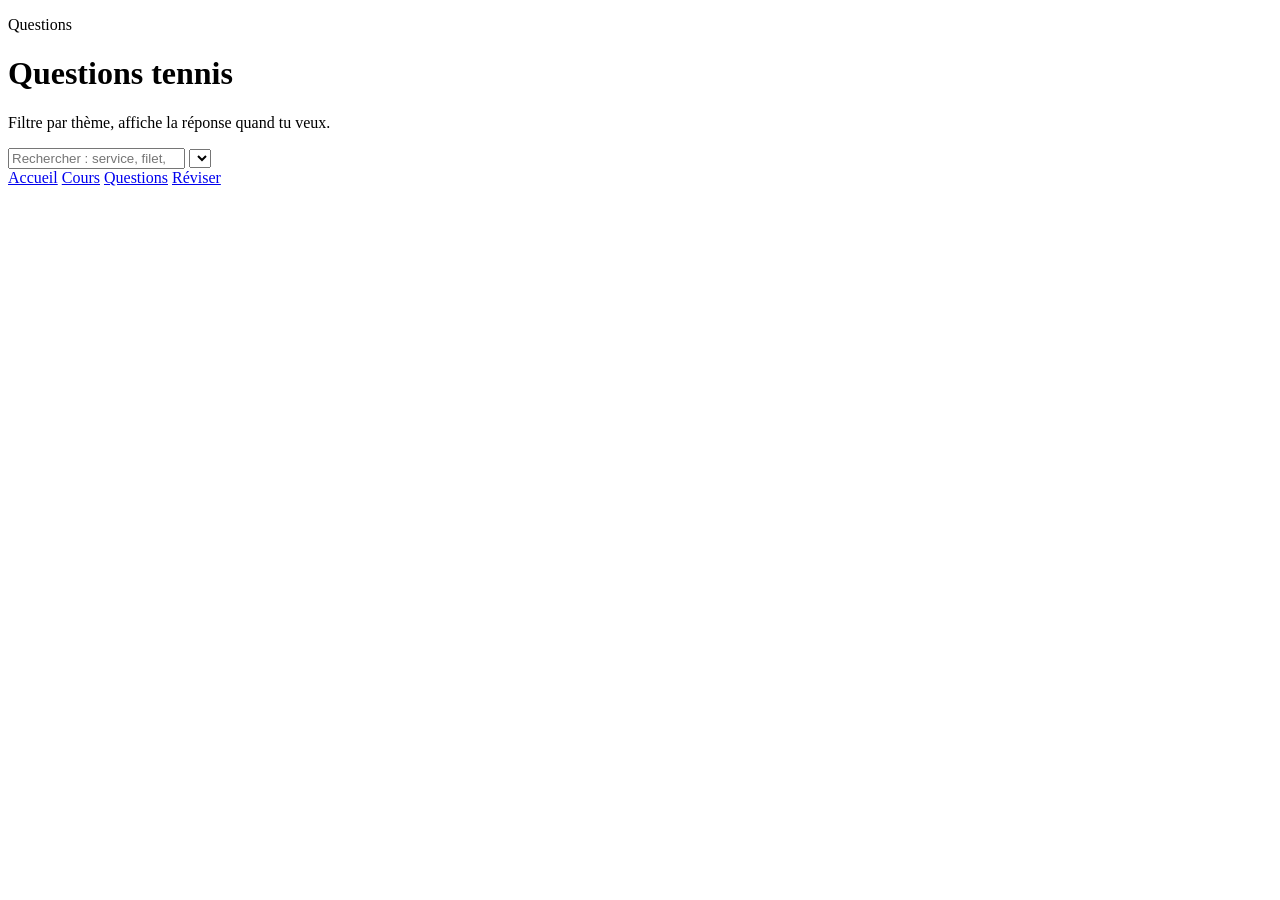
==== questions.html @ 64c5a96c "Add files via upload" ====
<!doctype html>
<html lang="fr">
<head>
  <meta charset="utf-8" />
  <meta name="viewport" content="width=device-width, initial-scale=1" />
  <title>Questions tennis — Révisions JAT1</title>
  <link rel="stylesheet" href="assets/style.css" />
</head>
<body>
  <header class="page-head">
    <p class="kicker">Questions</p>
    <h1>Questions tennis</h1>
    <p>Filtre par thème, affiche la réponse quand tu veux.</p>
  </header>

  <main class="container">
    <section class="tools">
      <input id="search" type="search" placeholder="Rechercher : service, filet, échauffement…" />
      <select id="themeFilter"></select>
    </section>
    <section id="questionList"></section>
  </main>

  <nav class="bottom-nav">
    <a href="index.html">Accueil</a>
    <a href="cours.html">Cours</a>
    <a class="active" href="questions.html">Questions</a>
    <a href="revision.html">Réviser</a>
  </nav>
  <script src="data/questions.js"></script>
  <script src="assets/app.js"></script>
</body>
</html>
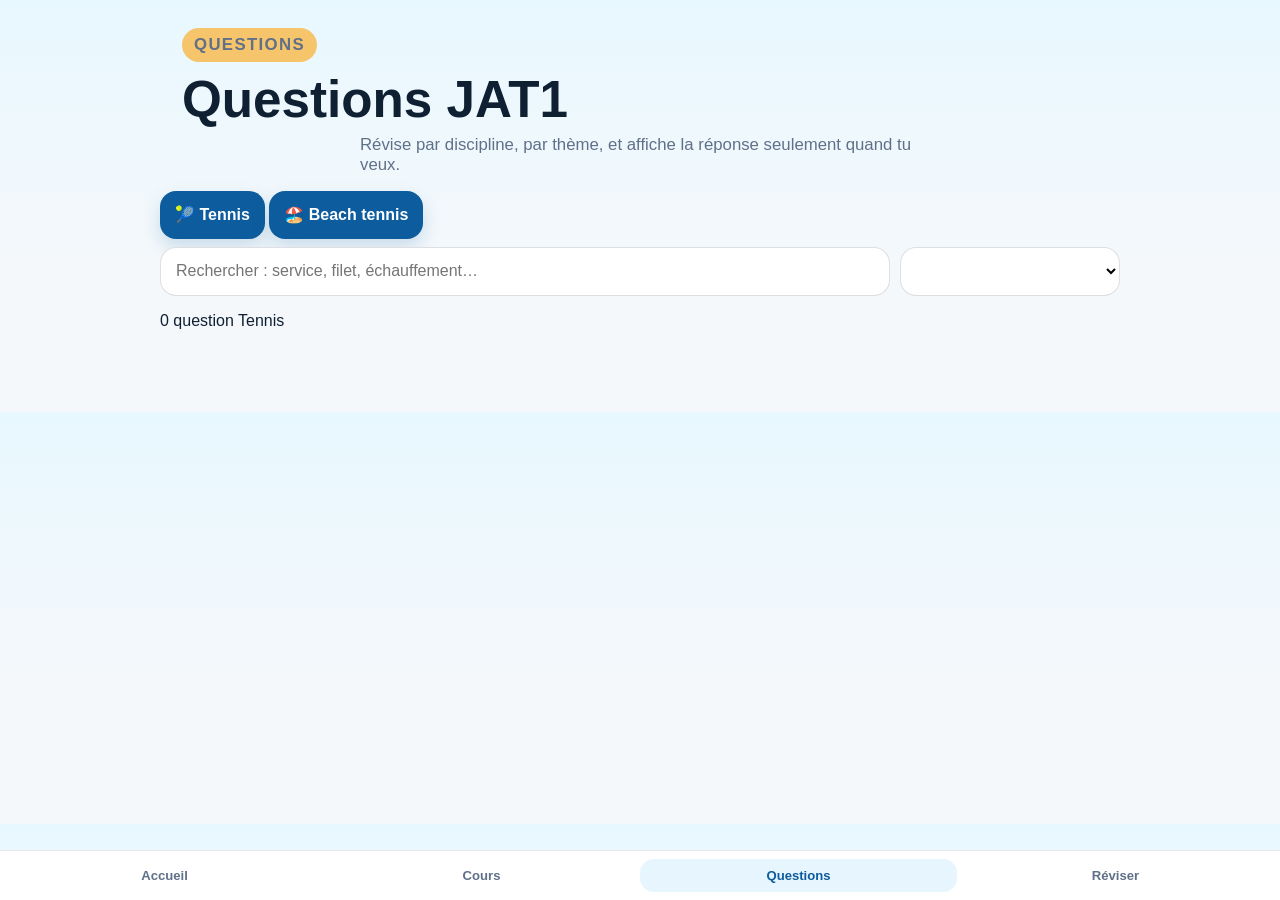
==== commit 35e1392d: "Update title and content in questions.html" ====
--- a/questions.html
+++ b/questions.html
@@ -3,21 +3,32 @@
 <head>
   <meta charset="utf-8" />
   <meta name="viewport" content="width=device-width, initial-scale=1" />
-  <title>Questions tennis — Révisions JAT1</title>
+  <title>Questions — Révisions JAT1</title>
   <link rel="stylesheet" href="assets/style.css" />
 </head>
 <body>
   <header class="page-head">
     <p class="kicker">Questions</p>
-    <h1>Questions tennis</h1>
-    <p>Filtre par thème, affiche la réponse quand tu veux.</p>
+    <h1>Questions JAT1</h1>
+    <p>Révise par discipline, par thème, et affiche la réponse seulement quand tu veux.</p>
   </header>
 
   <main class="container">
+    <section class="tabs">
+      <button class="tab active" data-sport="tennis">🎾 Tennis</button>
+      <button class="tab" data-sport="beach_tennis">🏖️ Beach tennis</button>
+    </section>
+
     <section class="tools">
       <input id="search" type="search" placeholder="Rechercher : service, filet, échauffement…" />
       <select id="themeFilter"></select>
     </section>
+
+    <section class="question-stats">
+      <span id="questionCount">0 question</span>
+      <span id="activeSportLabel">Tennis</span>
+    </section>
+
     <section id="questionList"></section>
   </main>
 
@@ -27,6 +38,7 @@
     <a class="active" href="questions.html">Questions</a>
     <a href="revision.html">Réviser</a>
   </nav>
+
   <script src="data/questions.js"></script>
   <script src="assets/app.js"></script>
 </body>
--- a/assets/style.css
+++ b/assets/style.css
@@ -0,0 +1,15 @@
+:root{
+  --bg:#f4f8fb;
+  --card:#ffffff;
+  --text:#102033;
+  --muted:#607089;
+  --blue:#0d5c9d;
+  --aqua:#00a9c8;
+  --sand:#f5c46b;
+  --ok:#166534;
+  --review:#b45309;
+  --shadow:0 14px 35px rgba(16,32,51,.12);
+}
+*{box-sizing:border-box}
+body{margin:0;font-family:-apple-system,BlinkMacSystemFont,"Segoe UI",Roboto,Arial,sans-serif;background:linear-gradient(180deg,#e8f8ff 0%,var(--bg) 260px);color:var(--text);padding-bottom:82px}
+a{color:inherit;text-decoration:none}.container{width:min(960px,92vw);margin:0 auto}.hero{padding:28px 22px 12px;text-align:center}.badge,.kicker{display:inline-block;background:var(--sand);color:#31220a;border-radius:999px;padding:7px 12px;font-weight:800;font-size:.78rem;letter-spacing:.08em;text-transform:uppercase}.hero h1,.page-head h1{font-size:clamp(2rem,8vw,4rem);line-height:.95;margin:14px 0 10px}.hero p,.page-head p{color:var(--muted);font-size:1.05rem;margin:0 auto;max-width:560px}.stats{margin:18px auto 0;display:flex;justify-content:center;gap:8px;flex-wrap:wrap}.pill{background:#fff;border:1px solid rgba(13,92,157,.12);border-radius:999px;padding:8px 12px;color:var(--blue);font-weight:700}.home-grid{display:grid;gap:16px;margin-top:18px}.big-card,.card,.flash{background:rgba(255,255,255,.92);backdrop-filter:blur(8px);border:1px solid rgba(13,92,157,.10);border-radius:24px;box-shadow:var(--shadow);padding:20px}.big-card span{font-size:2.3rem}.big-card h2{margin:10px 0 6px;font-size:1.45rem}.big-card p,.card p{color:var(--muted);margin:0;line-height:1.45}.big-card.accent{background:linear-gradient(135deg,#fff,#e7fbff)}.page-head{padding:28px 22px 16px;text-align:left;width:min(960px,92vw);margin:0 auto}.page-head h1{font-size:clamp(1.9rem,9vw,3.2rem)}.course-section{margin:18px 0}.section-title{font-size:1rem;color:var(--blue);text-transform:uppercase;letter-spacing:.08em;margin:22px 0 10px}.card{margin:12px 0}.card h2,.card h3{margin:0 0 10px}.note{border-left:5px solid var(--aqua);padding:10px 12px;background:#f0fbff;border-radius:12px;margin:10px 0}.trap{border-left-color:#f59e0b;background:#fff7ed}.tools{display:grid;gap:10px;margin:8px 0 16px}.tools.row{grid-template-columns:1fr;}.tools input,.tools select,button{border:1px solid rgba(16,32,51,.14);background:#fff;border-radius:16px;padding:14px 15px;font:inherit;min-height:48px}button{background:var(--blue);color:#fff;font-weight:800;border:none;box-shadow:0 8px 18px rgba(13,92,157,.18)}button.secondary{background:var(--aqua)}button.ghost{background:#fff;color:var(--blue);border:1px solid rgba(13,92,157,.18);box-shadow:none}.q-meta{display:flex;gap:8px;align-items:center;flex-wrap:wrap;margin-bottom:10px}.tag{background:#e7f5ff;color:var(--blue);border-radius:999px;padding:5px 9px;font-size:.82rem;font-weight:800}.answer{display:none;margin-top:12px;padding:14px;border-radius:16px;background:#f7fbff;border:1px solid rgba(0,169,200,.18);line-height:1.5}.answer.show{display:block}.actions{display:flex;gap:8px;flex-wrap:wrap;margin-top:14px}.actions button{flex:1;min-width:120px}.status-ok{border-color:rgba(22,101,52,.4)}.status-review{border-color:rgba(180,83,9,.45)}.flash{min-height:300px;display:grid;align-content:center}.flash .question{font-size:1.35rem;line-height:1.25;font-weight:800;margin:8px 0}.progress{color:var(--muted);font-weight:700}.bottom-nav{position:fixed;bottom:0;left:0;right:0;background:rgba(255,255,255,.96);backdrop-filter:blur(12px);border-top:1px solid rgba(16,32,51,.1);display:grid;grid-template-columns:repeat(4,1fr);padding:8px 6px calc(8px + env(safe-area-inset-bottom));z-index:10}.bottom-nav a{text-align:center;font-size:.82rem;color:var(--muted);padding:9px 4px;border-radius:14px;font-weight:800}.bottom-nav a.active{background:#e7f5ff;color:var(--blue)}@media(min-width:720px){.home-grid{grid-template-columns:repeat(3,1fr)}.tools{grid-template-columns:1fr 220px}.tools.row{grid-template-columns:repeat(3,1fr)}}
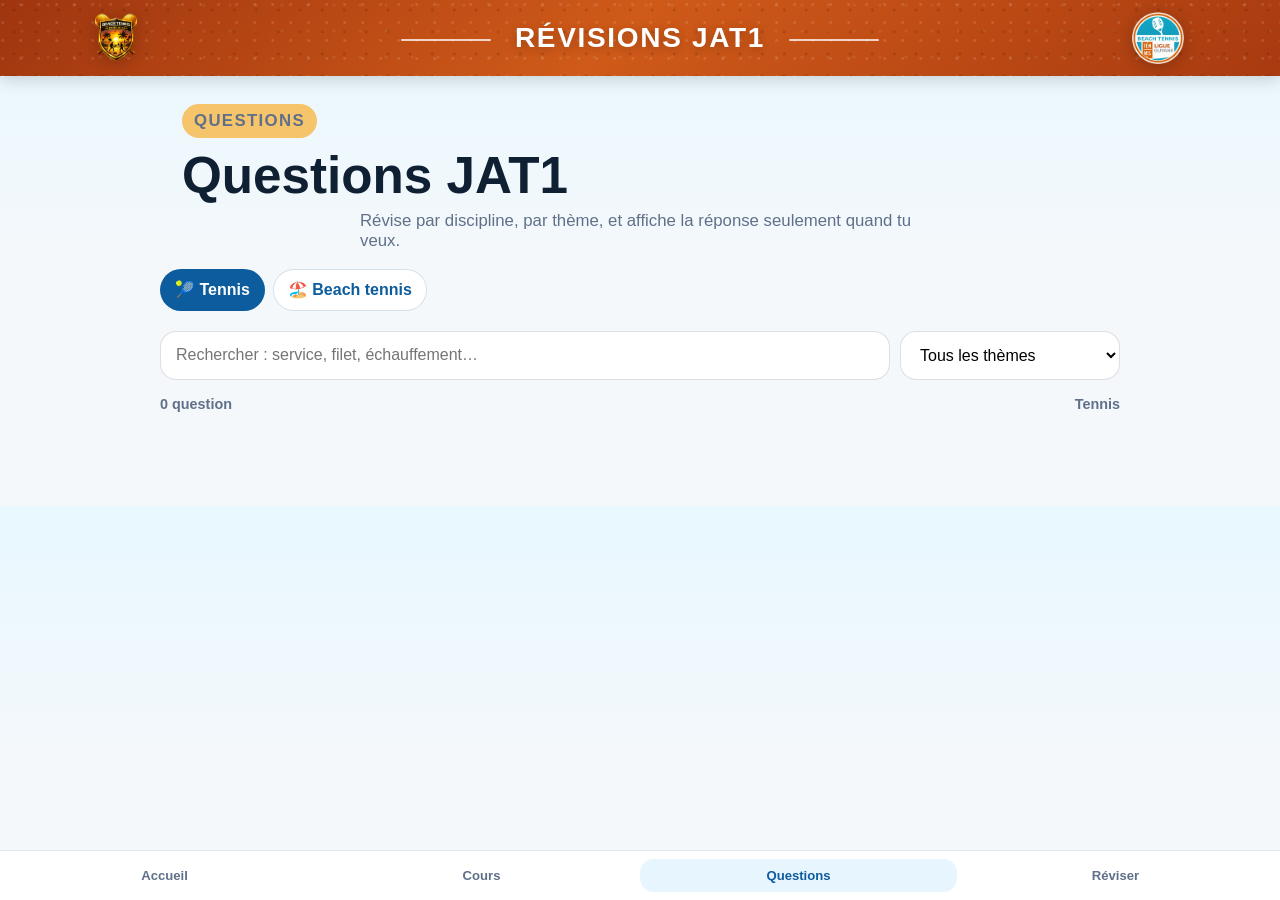
==== commit fee52109: "Update questions.html" ====
--- a/questions.html
+++ b/questions.html
@@ -3,35 +3,79 @@
 <head>
   <meta charset="utf-8" />
   <meta name="viewport" content="width=device-width, initial-scale=1" />
+
   <title>Questions — Révisions JAT1</title>
+
   <link rel="stylesheet" href="assets/style.css" />
 </head>
+
 <body>
+
   <header class="page-head">
     <p class="kicker">Questions</p>
+
     <h1>Questions JAT1</h1>
-    <p>Révise par discipline, par thème, et affiche la réponse seulement quand tu veux.</p>
+
+    <p>
+      Révise par discipline, par thème, et affiche la réponse seulement quand tu veux.
+    </p>
   </header>
 
   <main class="container">
+
+    <!-- Onglets -->
     <section class="tabs">
-      <button class="tab active" data-sport="tennis">🎾 Tennis</button>
-      <button class="tab" data-sport="beach_tennis">🏖️ Beach tennis</button>
+
+      <button 
+        class="tab active"
+        data-sport="tennis"
+      >
+        🎾 Tennis
+      </button>
+
+      <button 
+        class="tab"
+        data-sport="beach_tennis"
+      >
+        🏖️ Beach tennis
+      </button>
+
     </section>
 
+    <!-- Recherche -->
     <section class="tools">
-      <input id="search" type="search" placeholder="Rechercher : service, filet, échauffement…" />
-      <select id="themeFilter"></select>
+
+      <input
+        id="search"
+        type="search"
+        placeholder="Rechercher : service, filet, échauffement…"
+      />
+
+      <select id="themeFilter">
+        <option>Tous les thèmes</option>
+      </select>
+
     </section>
 
+    <!-- Stats -->
     <section class="question-stats">
-      <span id="questionCount">0 question</span>
-      <span id="activeSportLabel">Tennis</span>
+
+      <span id="questionCount">
+        0 question
+      </span>
+
+      <span id="activeSportLabel">
+        Tennis
+      </span>
+
     </section>
 
+    <!-- Questions -->
     <section id="questionList"></section>
+
   </main>
 
+  <!-- Navigation -->
   <nav class="bottom-nav">
     <a href="index.html">Accueil</a>
     <a href="cours.html">Cours</a>
@@ -39,7 +83,14 @@
     <a href="revision.html">Réviser</a>
   </nav>
 
+  <!-- HEADER -->
+  <script src="assets/header.js"></script>
+
+  <!-- DONNÉES -->
   <script src="data/questions.js"></script>
+
+  <!-- APP -->
   <script src="assets/app.js"></script>
+
 </body>
 </html>
--- a/assets/style.css
+++ b/assets/style.css
@@ -6,10 +6,428 @@
   --blue:#0d5c9d;
   --aqua:#00a9c8;
   --sand:#f5c46b;
+  --clay:#c85a1e;
+  --clay-dark:#9f350f;
   --ok:#166534;
   --review:#b45309;
   --shadow:0 14px 35px rgba(16,32,51,.12);
 }
+
 *{box-sizing:border-box}
-body{margin:0;font-family:-apple-system,BlinkMacSystemFont,"Segoe UI",Roboto,Arial,sans-serif;background:linear-gradient(180deg,#e8f8ff 0%,var(--bg) 260px);color:var(--text);padding-bottom:82px}
-a{color:inherit;text-decoration:none}.container{width:min(960px,92vw);margin:0 auto}.hero{padding:28px 22px 12px;text-align:center}.badge,.kicker{display:inline-block;background:var(--sand);color:#31220a;border-radius:999px;padding:7px 12px;font-weight:800;font-size:.78rem;letter-spacing:.08em;text-transform:uppercase}.hero h1,.page-head h1{font-size:clamp(2rem,8vw,4rem);line-height:.95;margin:14px 0 10px}.hero p,.page-head p{color:var(--muted);font-size:1.05rem;margin:0 auto;max-width:560px}.stats{margin:18px auto 0;display:flex;justify-content:center;gap:8px;flex-wrap:wrap}.pill{background:#fff;border:1px solid rgba(13,92,157,.12);border-radius:999px;padding:8px 12px;color:var(--blue);font-weight:700}.home-grid{display:grid;gap:16px;margin-top:18px}.big-card,.card,.flash{background:rgba(255,255,255,.92);backdrop-filter:blur(8px);border:1px solid rgba(13,92,157,.10);border-radius:24px;box-shadow:var(--shadow);padding:20px}.big-card span{font-size:2.3rem}.big-card h2{margin:10px 0 6px;font-size:1.45rem}.big-card p,.card p{color:var(--muted);margin:0;line-height:1.45}.big-card.accent{background:linear-gradient(135deg,#fff,#e7fbff)}.page-head{padding:28px 22px 16px;text-align:left;width:min(960px,92vw);margin:0 auto}.page-head h1{font-size:clamp(1.9rem,9vw,3.2rem)}.course-section{margin:18px 0}.section-title{font-size:1rem;color:var(--blue);text-transform:uppercase;letter-spacing:.08em;margin:22px 0 10px}.card{margin:12px 0}.card h2,.card h3{margin:0 0 10px}.note{border-left:5px solid var(--aqua);padding:10px 12px;background:#f0fbff;border-radius:12px;margin:10px 0}.trap{border-left-color:#f59e0b;background:#fff7ed}.tools{display:grid;gap:10px;margin:8px 0 16px}.tools.row{grid-template-columns:1fr;}.tools input,.tools select,button{border:1px solid rgba(16,32,51,.14);background:#fff;border-radius:16px;padding:14px 15px;font:inherit;min-height:48px}button{background:var(--blue);color:#fff;font-weight:800;border:none;box-shadow:0 8px 18px rgba(13,92,157,.18)}button.secondary{background:var(--aqua)}button.ghost{background:#fff;color:var(--blue);border:1px solid rgba(13,92,157,.18);box-shadow:none}.q-meta{display:flex;gap:8px;align-items:center;flex-wrap:wrap;margin-bottom:10px}.tag{background:#e7f5ff;color:var(--blue);border-radius:999px;padding:5px 9px;font-size:.82rem;font-weight:800}.answer{display:none;margin-top:12px;padding:14px;border-radius:16px;background:#f7fbff;border:1px solid rgba(0,169,200,.18);line-height:1.5}.answer.show{display:block}.actions{display:flex;gap:8px;flex-wrap:wrap;margin-top:14px}.actions button{flex:1;min-width:120px}.status-ok{border-color:rgba(22,101,52,.4)}.status-review{border-color:rgba(180,83,9,.45)}.flash{min-height:300px;display:grid;align-content:center}.flash .question{font-size:1.35rem;line-height:1.25;font-weight:800;margin:8px 0}.progress{color:var(--muted);font-weight:700}.bottom-nav{position:fixed;bottom:0;left:0;right:0;background:rgba(255,255,255,.96);backdrop-filter:blur(12px);border-top:1px solid rgba(16,32,51,.1);display:grid;grid-template-columns:repeat(4,1fr);padding:8px 6px calc(8px + env(safe-area-inset-bottom));z-index:10}.bottom-nav a{text-align:center;font-size:.82rem;color:var(--muted);padding:9px 4px;border-radius:14px;font-weight:800}.bottom-nav a.active{background:#e7f5ff;color:var(--blue)}@media(min-width:720px){.home-grid{grid-template-columns:repeat(3,1fr)}.tools{grid-template-columns:1fr 220px}.tools.row{grid-template-columns:repeat(3,1fr)}}
+
+body{
+  margin:0;
+  font-family:-apple-system,BlinkMacSystemFont,"Segoe UI",Roboto,Arial,sans-serif;
+  background:linear-gradient(180deg,#e8f8ff 0%,var(--bg) 260px);
+  color:var(--text);
+  padding-bottom:82px;
+}
+
+a{color:inherit;text-decoration:none}
+
+.container{
+  width:min(960px,92vw);
+  margin:0 auto;
+}
+
+/* HEADER COMMUN */
+.clay-header{
+  position:sticky;
+  top:0;
+  z-index:100;
+  width:100%;
+  height:76px;
+  overflow:hidden;
+  background:
+    radial-gradient(circle at 15% 25%, rgba(255,255,255,.12) 0 1px, transparent 2px),
+    radial-gradient(circle at 65% 45%, rgba(0,0,0,.12) 0 1px, transparent 2px),
+    radial-gradient(circle at 85% 20%, rgba(255,255,255,.08) 0 1px, transparent 2px),
+    linear-gradient(135deg,#9f350f 0%,#cf5a19 48%,#a83a10 100%);
+  background-size:18px 18px,22px 22px,26px 26px,100% 100%;
+  box-shadow:0 4px 16px rgba(0,0,0,.16);
+}
+
+.clay-header__inner{
+  height:100%;
+  width:min(1100px,94vw);
+  margin:0 auto;
+  display:grid;
+  grid-template-columns:58px 1fr 58px;
+  align-items:center;
+  gap:12px;
+}
+
+.clay-header__logo{
+  width:52px;
+  height:52px;
+  object-fit:contain;
+  filter:drop-shadow(0 3px 8px rgba(0,0,0,.22));
+}
+
+.clay-header__title{
+  position:relative;
+  color:#fff;
+  text-align:center;
+  font-weight:900;
+  font-size:clamp(1.05rem,4vw,1.75rem);
+  letter-spacing:.06em;
+  text-transform:uppercase;
+  white-space:nowrap;
+  text-shadow:0 2px 8px rgba(0,0,0,.22);
+}
+
+.clay-header__title::before,
+.clay-header__title::after{
+  content:"";
+  display:inline-block;
+  width:min(90px,16vw);
+  height:2px;
+  background:rgba(255,255,255,.75);
+  vertical-align:middle;
+  margin:0 14px;
+  border-radius:999px;
+}
+
+/* ACCUEIL */
+.hero{
+  padding:28px 22px 12px;
+  text-align:center;
+}
+
+.badge,.kicker{
+  display:inline-block;
+  background:var(--sand);
+  color:#31220a;
+  border-radius:999px;
+  padding:7px 12px;
+  font-weight:800;
+  font-size:.78rem;
+  letter-spacing:.08em;
+  text-transform:uppercase;
+}
+
+.hero h1,.page-head h1{
+  font-size:clamp(2rem,8vw,4rem);
+  line-height:.95;
+  margin:14px 0 10px;
+}
+
+.hero p,.page-head p{
+  color:var(--muted);
+  font-size:1.05rem;
+  margin:0 auto;
+  max-width:560px;
+}
+
+.stats{
+  margin:18px auto 0;
+  display:flex;
+  justify-content:center;
+  gap:8px;
+  flex-wrap:wrap;
+}
+
+.pill{
+  background:#fff;
+  border:1px solid rgba(13,92,157,.12);
+  border-radius:999px;
+  padding:8px 12px;
+  color:var(--blue);
+  font-weight:700;
+}
+
+.home-grid{
+  display:grid;
+  gap:16px;
+  margin-top:18px;
+}
+
+.big-card,.card,.flash{
+  background:rgba(255,255,255,.92);
+  backdrop-filter:blur(8px);
+  border:1px solid rgba(13,92,157,.10);
+  border-radius:24px;
+  box-shadow:var(--shadow);
+  padding:20px;
+}
+
+.big-card span{
+  font-size:2.3rem;
+}
+
+.big-card h2{
+  margin:10px 0 6px;
+  font-size:1.45rem;
+}
+
+.big-card p,.card p{
+  color:var(--muted);
+  margin:0;
+  line-height:1.45;
+}
+
+.big-card.accent{
+  background:linear-gradient(135deg,#fff,#e7fbff);
+}
+
+/* PAGES */
+.page-head{
+  padding:28px 22px 16px;
+  text-align:left;
+  width:min(960px,92vw);
+  margin:0 auto;
+}
+
+.page-head h1{
+  font-size:clamp(1.9rem,9vw,3.2rem);
+}
+
+.course-section{
+  margin:18px 0;
+}
+
+.section-title{
+  font-size:1rem;
+  color:var(--blue);
+  text-transform:uppercase;
+  letter-spacing:.08em;
+  margin:22px 0 10px;
+}
+
+.card{
+  margin:12px 0;
+}
+
+.card h2,.card h3{
+  margin:0 0 10px;
+}
+
+.note{
+  border-left:5px solid var(--aqua);
+  padding:10px 12px;
+  background:#f0fbff;
+  border-radius:12px;
+  margin:10px 0;
+}
+
+.trap{
+  border-left-color:#f59e0b;
+  background:#fff7ed;
+}
+
+/* OUTILS / FILTRES */
+.tabs{
+  display:flex;
+  gap:8px;
+  overflow-x:auto;
+  padding:2px 0 12px;
+  -webkit-overflow-scrolling:touch;
+}
+
+.tab{
+  flex:0 0 auto;
+  background:#fff;
+  color:var(--blue);
+  border:1px solid rgba(13,92,157,.18);
+  box-shadow:none;
+  min-height:42px;
+  padding:10px 14px;
+  border-radius:999px;
+}
+
+.tab.active{
+  background:var(--blue);
+  color:#fff;
+}
+
+.tools{
+  display:grid;
+  gap:10px;
+  margin:8px 0 16px;
+}
+
+.tools.row{
+  grid-template-columns:1fr;
+}
+
+.tools input,.tools select,button{
+  border:1px solid rgba(16,32,51,.14);
+  background:#fff;
+  border-radius:16px;
+  padding:14px 15px;
+  font:inherit;
+  min-height:48px;
+}
+
+button{
+  background:var(--blue);
+  color:#fff;
+  font-weight:800;
+  border:none;
+  box-shadow:0 8px 18px rgba(13,92,157,.18);
+}
+
+button.secondary{
+  background:var(--aqua);
+}
+
+button.ghost{
+  background:#fff;
+  color:var(--blue);
+  border:1px solid rgba(13,92,157,.18);
+  box-shadow:none;
+}
+
+.question-stats{
+  display:flex;
+  justify-content:space-between;
+  align-items:center;
+  gap:8px;
+  margin:6px 0 12px;
+  color:var(--muted);
+  font-size:.9rem;
+  font-weight:800;
+}
+
+/* QUESTIONS */
+.q-meta{
+  display:flex;
+  gap:8px;
+  align-items:center;
+  flex-wrap:wrap;
+  margin-bottom:10px;
+}
+
+.tag{
+  background:#e7f5ff;
+  color:var(--blue);
+  border-radius:999px;
+  padding:5px 9px;
+  font-size:.82rem;
+  font-weight:800;
+}
+
+.answer{
+  display:none;
+  margin-top:12px;
+  padding:14px;
+  border-radius:16px;
+  background:#f7fbff;
+  border:1px solid rgba(0,169,200,.18);
+  line-height:1.5;
+}
+
+.answer.show{
+  display:block;
+}
+
+.actions{
+  display:flex;
+  gap:8px;
+  flex-wrap:wrap;
+  margin-top:14px;
+}
+
+.actions button{
+  flex:1;
+  min-width:120px;
+}
+
+.status-ok{
+  border-color:rgba(22,101,52,.4);
+}
+
+.status-review{
+  border-color:rgba(180,83,9,.45);
+}
+
+/* FLASHCARDS */
+.flash{
+  min-height:300px;
+  display:grid;
+  align-content:center;
+}
+
+.flash .question{
+  font-size:1.35rem;
+  line-height:1.25;
+  font-weight:800;
+  margin:8px 0;
+}
+
+.progress{
+  color:var(--muted);
+  font-weight:700;
+}
+
+/* NAVIGATION BASSE */
+.bottom-nav{
+  position:fixed;
+  bottom:0;
+  left:0;
+  right:0;
+  background:rgba(255,255,255,.96);
+  backdrop-filter:blur(12px);
+  border-top:1px solid rgba(16,32,51,.1);
+  display:grid;
+  grid-template-columns:repeat(4,1fr);
+  padding:8px 6px calc(8px + env(safe-area-inset-bottom));
+  z-index:10;
+}
+
+.bottom-nav a{
+  text-align:center;
+  font-size:.82rem;
+  color:var(--muted);
+  padding:9px 4px;
+  border-radius:14px;
+  font-weight:800;
+}
+
+.bottom-nav a.active{
+  background:#e7f5ff;
+  color:var(--blue);
+}
+
+/* RESPONSIVE */
+@media(max-width:720px){
+  .clay-header{
+    height:58px;
+  }
+
+  .clay-header__inner{
+    grid-template-columns:42px 1fr 42px;
+    gap:8px;
+    width:94vw;
+  }
+
+  .clay-header__logo{
+    width:38px;
+    height:38px;
+  }
+
+  .clay-header__title{
+    font-size:.9rem;
+    letter-spacing:.03em;
+  }
+
+  .clay-header__title::before,
+  .clay-header__title::after{
+    width:28px;
+    margin:0 7px;
+  }
+}
+
+@media(min-width:720px){
+  .home-grid{
+    grid-template-columns:repeat(3,1fr);
+  }
+
+  .tools{
+    grid-template-columns:1fr 220px;
+  }
+
+  .tools.row{
+    grid-template-columns:repeat(3,1fr);
+  }
+}
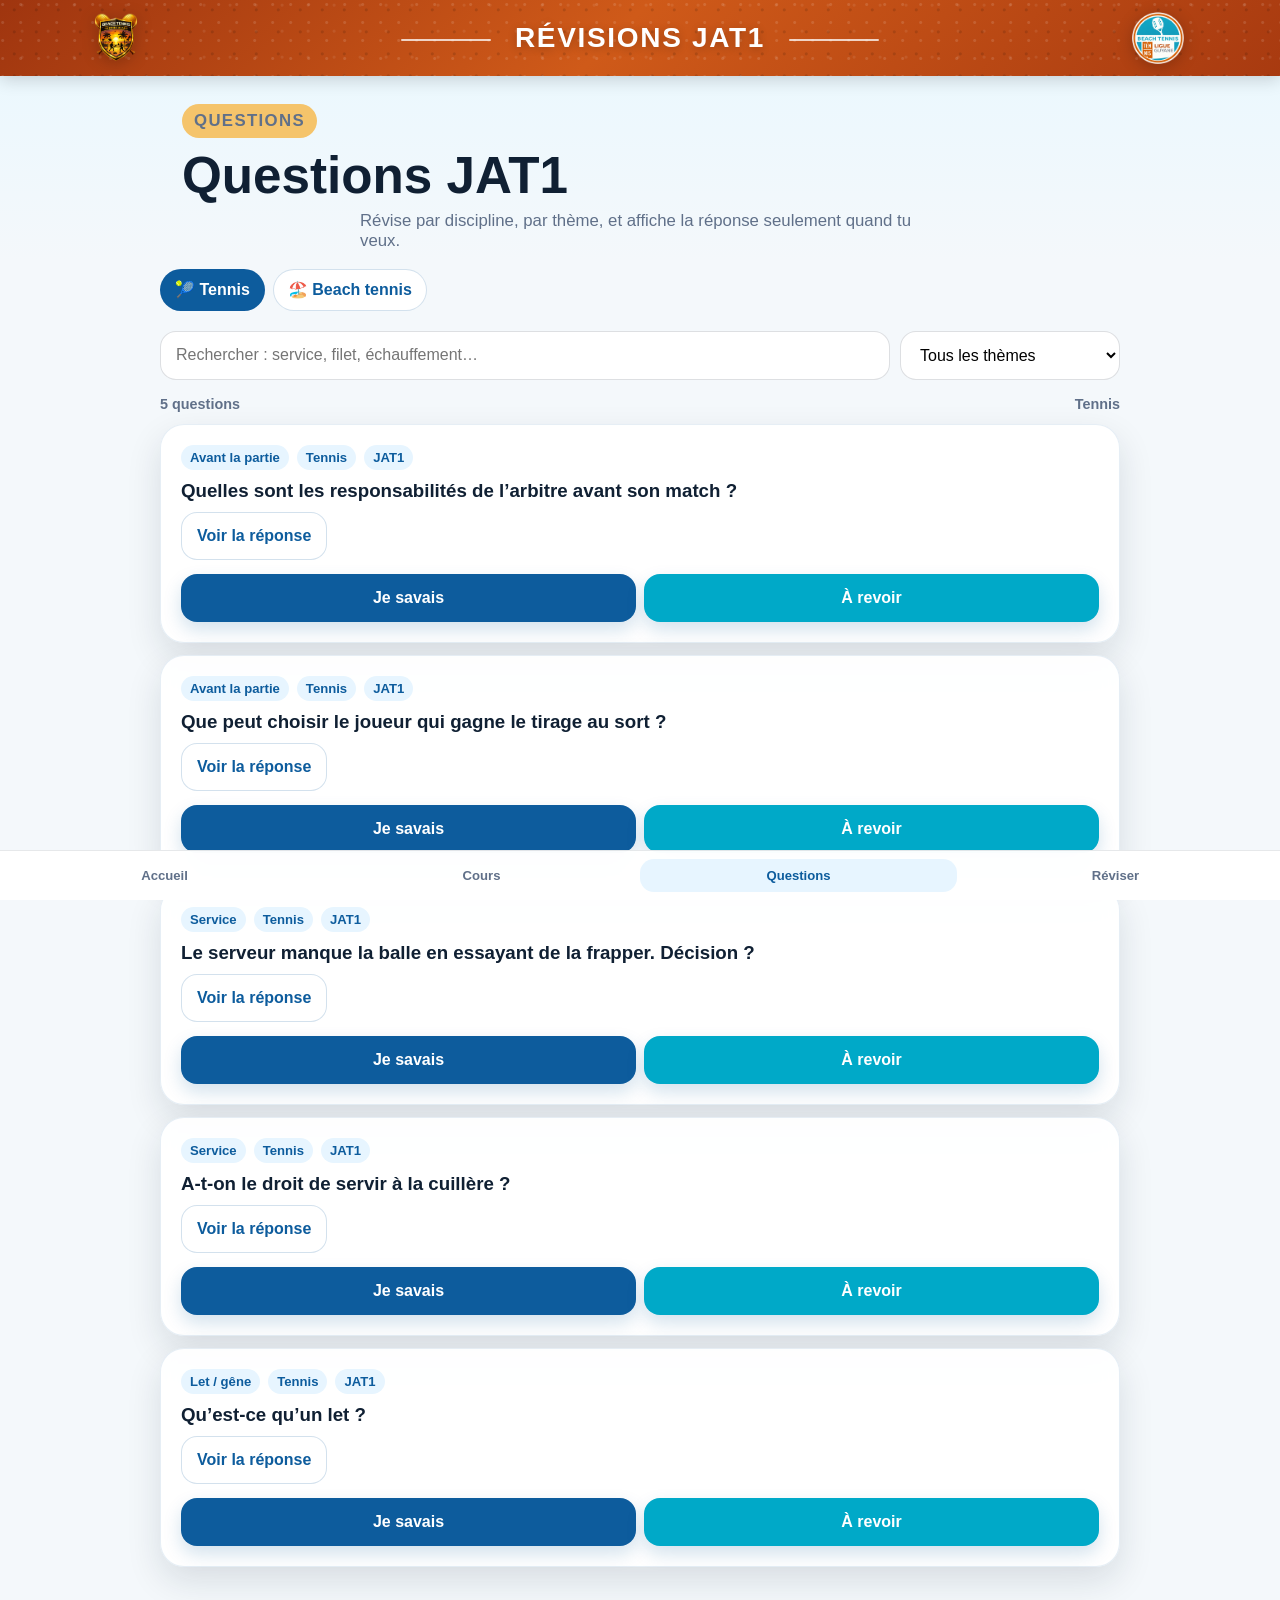
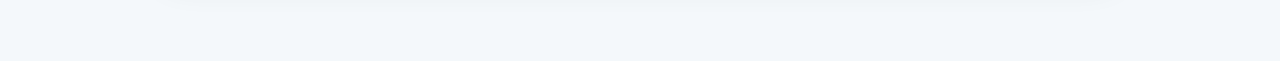
==== commit 456d7cd9: "Update questions.html" ====
--- a/questions.html
+++ b/questions.html
@@ -3,79 +3,38 @@
 <head>
   <meta charset="utf-8" />
   <meta name="viewport" content="width=device-width, initial-scale=1" />
-
   <title>Questions — Révisions JAT1</title>
-
   <link rel="stylesheet" href="assets/style.css" />
 </head>
 
 <body>
-
   <header class="page-head">
     <p class="kicker">Questions</p>
-
     <h1>Questions JAT1</h1>
-
-    <p>
-      Révise par discipline, par thème, et affiche la réponse seulement quand tu veux.
-    </p>
+    <p>Révise par discipline, par thème, et affiche la réponse seulement quand tu veux.</p>
   </header>
 
   <main class="container">
-
-    <!-- Onglets -->
     <section class="tabs">
-
-      <button 
-        class="tab active"
-        data-sport="tennis"
-      >
-        🎾 Tennis
-      </button>
-
-      <button 
-        class="tab"
-        data-sport="beach_tennis"
-      >
-        🏖️ Beach tennis
-      </button>
-
+      <button class="tab active" data-sport="tennis">🎾 Tennis</button>
+      <button class="tab" data-sport="beach_tennis">🏖️ Beach tennis</button>
     </section>
 
-    <!-- Recherche -->
     <section class="tools">
-
-      <input
-        id="search"
-        type="search"
-        placeholder="Rechercher : service, filet, échauffement…"
-      />
-
+      <input id="search" type="search" placeholder="Rechercher : service, filet, échauffement…" />
       <select id="themeFilter">
         <option>Tous les thèmes</option>
       </select>
-
     </section>
 
-    <!-- Stats -->
     <section class="question-stats">
-
-      <span id="questionCount">
-        0 question
-      </span>
-
-      <span id="activeSportLabel">
-        Tennis
-      </span>
-
+      <span id="questionCount">0 question</span>
+      <span id="activeSportLabel">Tennis</span>
     </section>
 
-    <!-- Questions -->
     <section id="questionList"></section>
-
   </main>
 
-  <!-- Navigation -->
   <nav class="bottom-nav">
     <a href="index.html">Accueil</a>
     <a href="cours.html">Cours</a>
@@ -83,14 +42,10 @@
     <a href="revision.html">Réviser</a>
   </nav>
 
-  <!-- HEADER -->
   <script src="assets/header.js"></script>
-
-  <!-- DONNÉES -->
+  <script src="data/questions-tennis.js"></script>
+  <script src="data/questions-beach.js"></script>
   <script src="data/questions.js"></script>
-
-  <!-- APP -->
   <script src="assets/app.js"></script>
-
 </body>
 </html>
